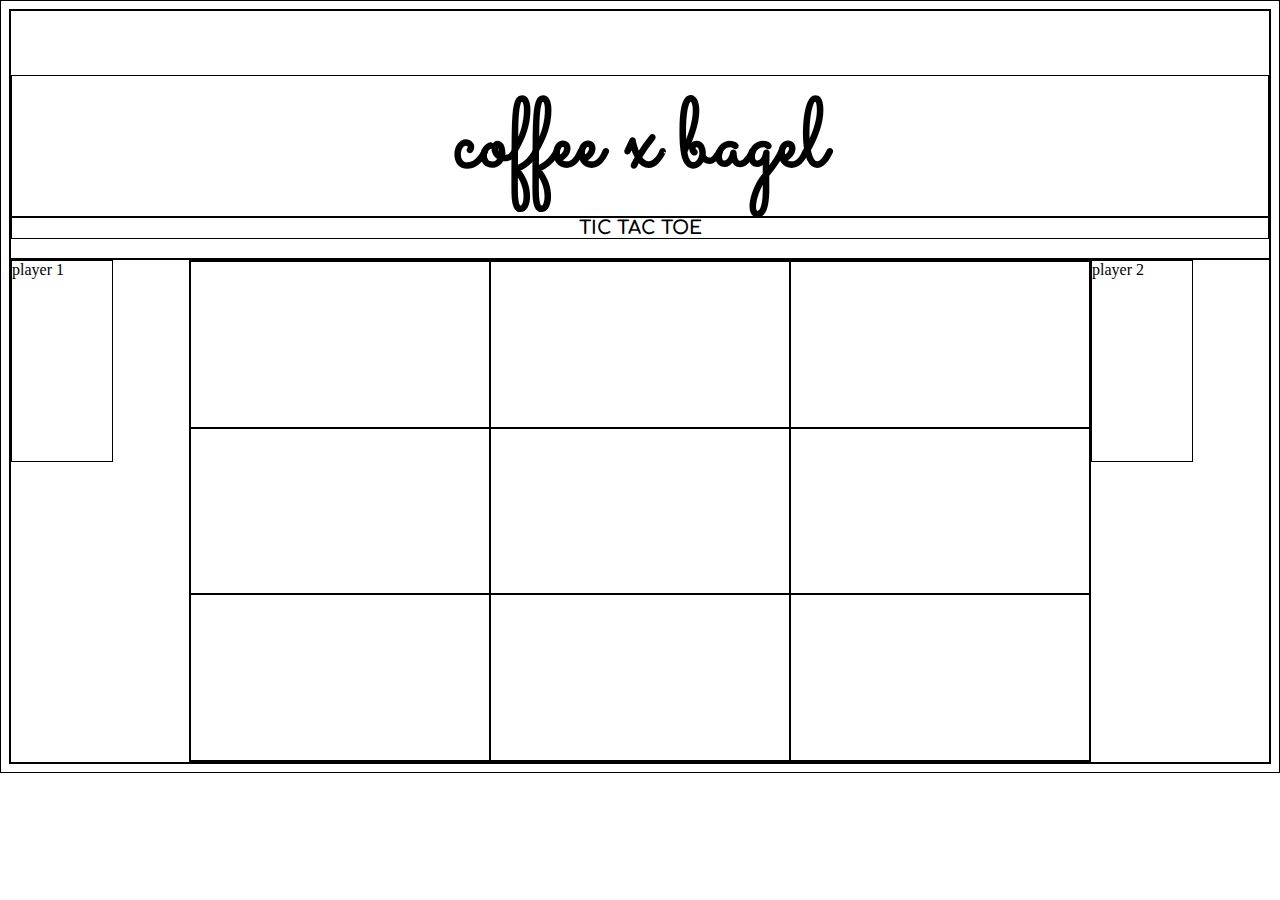
==== game.html @ 2f6067f5 "added first html structure, handle click js feature" ====
<!DOCTYPE html>
<html lang="en">
<head>
    <meta charset="UTF-8">
    <meta http-equiv="X-UA-Compatible" content="IE=edge">
    <meta name="viewport" content="width=device-width, initial-scale=1.0">
    <title>Coffee x Bagel</title>
    <link rel="preconnect" href="https://fonts.googleapis.com">
    <link rel="preconnect" href="https://fonts.gstatic.com" crossorigin>
    <link href="https://fonts.googleapis.com/css2?family=Comfortaa:wght@300&family=Sacramento&display=swap" rel="stylesheet">
    <link rel="stylesheet" href="css/style.css">
</head>
<body id="game">
    <header>
        <h1 class="logo">coffee x bagel</h1>
        <h3 class="sub-logo">TIC TAC TOE</h4>
    </header>
    <div class="main">
        <div class="player-box">player 1</div>
        <div class="game-board">
            <div class="game-box"></div>
            <div class="game-box"></div>
            <div class="game-box"></div>
            <div class="game-box"></div>
            <div class="game-box"></div>
            <div class="game-box"></div>
            <div class="game-box"></div>
            <div class="game-box"></div>
            <div class="game-box"></div>
        </div>
        <div class="player-box">player 2</div>
    </div>
    <script src="js/app.js"></script>
</body>
</html>
---- css/style.css ----
/** main page **/

body#index {
    background-image: url('../images/coffee-bagel-background.jpeg');
    background-repeat: repeat-y;
    background-size: cover;
}

.container {

    background: rgba(250, 239, 224, 0.6);
    border-radius: 10px;
    text-align: center;
    justify-content: center;
    position: fixed;
    top: 15%;
    left: 25%;
    right: 25%;
    height: 60%;
    
}

.logo {
    font-family: 'Sacramento', cursive;
    font-size: 6em;
    margin-bottom: 0;
}

.sub-logo {
    font-family: 'Comfortaa', cursive;
    /* font-size: 1em; */
    margin-top: 0;
}

a {
    text-decoration: none;
    color: 0;
}

.play-btn {
    font-family: 'Sacramento', cursive;
    /* border: 1px solid gray; */
    width: 200px;
    height: 50px;
    margin: 100px auto;
    text-align: center;
    padding: 20px;
    font-size: 38px;
    cursor: pointer;
  
	border-radius: 10px;
	border-bottom-left-radius: 0;
  
	background-color: #f0ddb3;
  
	transition: all 0.3s;
}

.play-btn:hover {
    border-radius: 0px;

    background-color:  #ffe5e5;
    background-image: url("data:image/svg+xml,%3Csvg width='52' height='26' viewBox='0 0 52 26' xmlns='http://www.w3.org/2000/svg'%3E%3Cg fill='none' fill-rule='evenodd'%3E%3Cg fill='%23ffacac' fill-opacity='0.4'%3E%3Cpath d='M10 10c0-2.21-1.79-4-4-4-3.314 0-6-2.686-6-6h2c0 2.21 1.79 4 4 4 3.314 0 6 2.686 6 6 0 2.21 1.79 4 4 4 3.314 0 6 2.686 6 6 0 2.21 1.79 4 4 4v2c-3.314 0-6-2.686-6-6 0-2.21-1.79-4-4-4-3.314 0-6-2.686-6-6zm25.464-1.95l8.486 8.486-1.414 1.414-8.486-8.486 1.414-1.414z' /%3E%3C/g%3E%3C/g%3E%3C/svg%3E");
    animation: animatedBackground 5s linear infinite alternate;

}

@keyframes animatedBackground {
	from {
		background-position: 0 0;
	}
	to {
		background-position: 100% 0;
	}
}

/* game page */

* {
    border: 1px solid black;
}
body#game {
    background-color: #fff;
    box-sizing: border-box;
}

header {
    text-align: center;
}

.main {
    display: grid;
    grid-template-columns: repeat(3, 1fr);
    border: 1px solid black;
}

.player-box {
    height: 200px;
    width: 100px;
}

.game-board {
    width: 900px;
    height: 500px;
    display: grid;
    grid-template-columns: repeat(3, 1fr);
    /* background-image: url('../images/menu-restaurant-old-paper-background.jpeg');
    background-size: contain;
    background-repeat: no-repeat; */
}
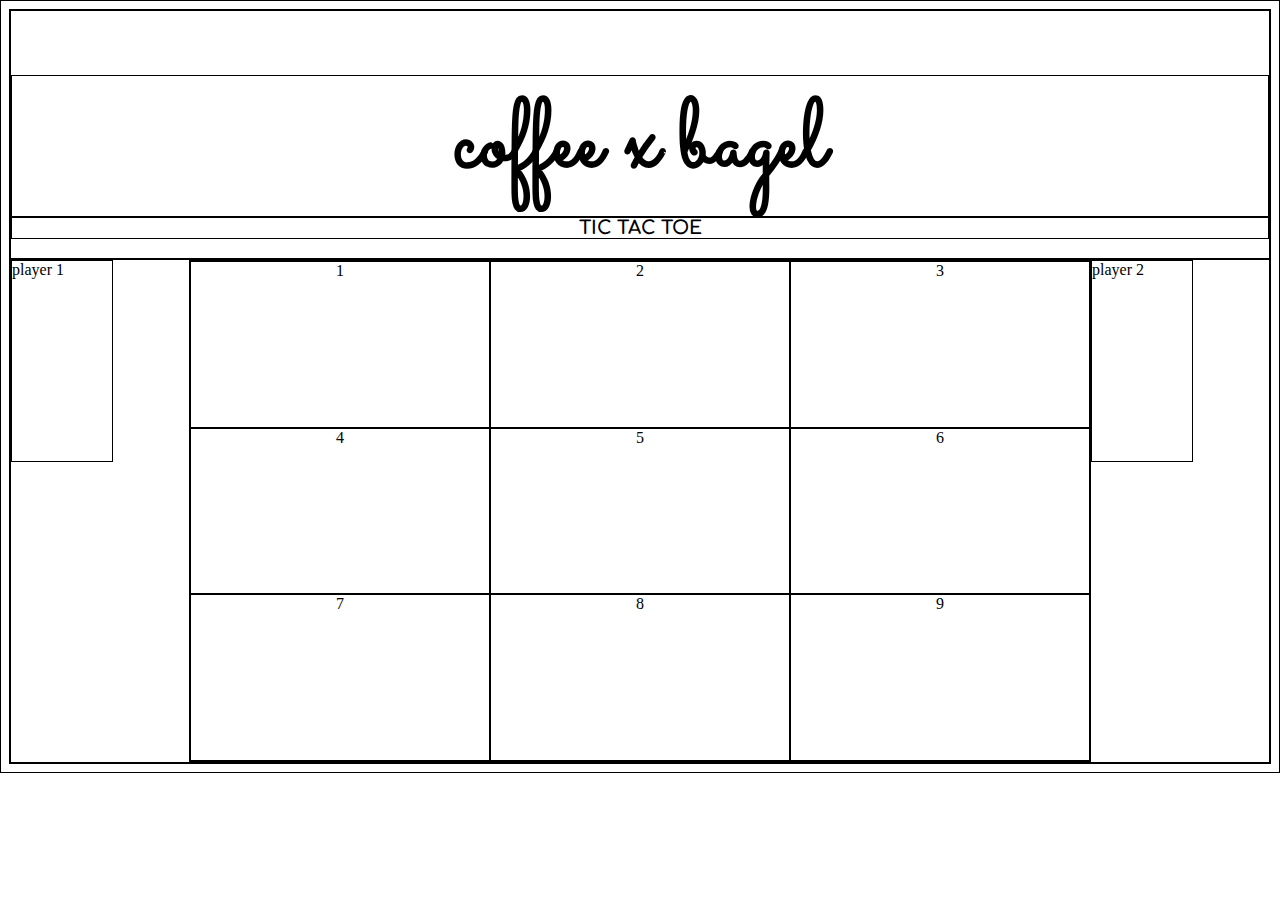
==== commit 15ca1f52: "added game check feature to js" ====
--- a/game.html
+++ b/game.html
@@ -18,15 +18,15 @@
     <div class="main">
         <div class="player-box">player 1</div>
         <div class="game-board">
-            <div class="game-box"></div>
-            <div class="game-box"></div>
-            <div class="game-box"></div>
-            <div class="game-box"></div>
-            <div class="game-box"></div>
-            <div class="game-box"></div>
-            <div class="game-box"></div>
-            <div class="game-box"></div>
-            <div class="game-box"></div>
+            <div class="game-box" data-number="1">1</div>
+            <div class="game-box" data-number="2">2</div>
+            <div class="game-box" data-number="3">3</div>
+            <div class="game-box" data-number="4">4</div>
+            <div class="game-box" data-number="5">5</div>
+            <div class="game-box" data-number="6">6</div>
+            <div class="game-box" data-number="7">7</div>
+            <div class="game-box" data-number="8">8</div>
+            <div class="game-box" data-number="9">9</div>
         </div>
         <div class="player-box">player 2</div>
     </div>
--- a/css/style.css
+++ b/css/style.css
@@ -105,6 +105,7 @@
     height: 500px;
     display: grid;
     grid-template-columns: repeat(3, 1fr);
+    text-align: center;
     /* background-image: url('../images/menu-restaurant-old-paper-background.jpeg');
     background-size: contain;
     background-repeat: no-repeat; */
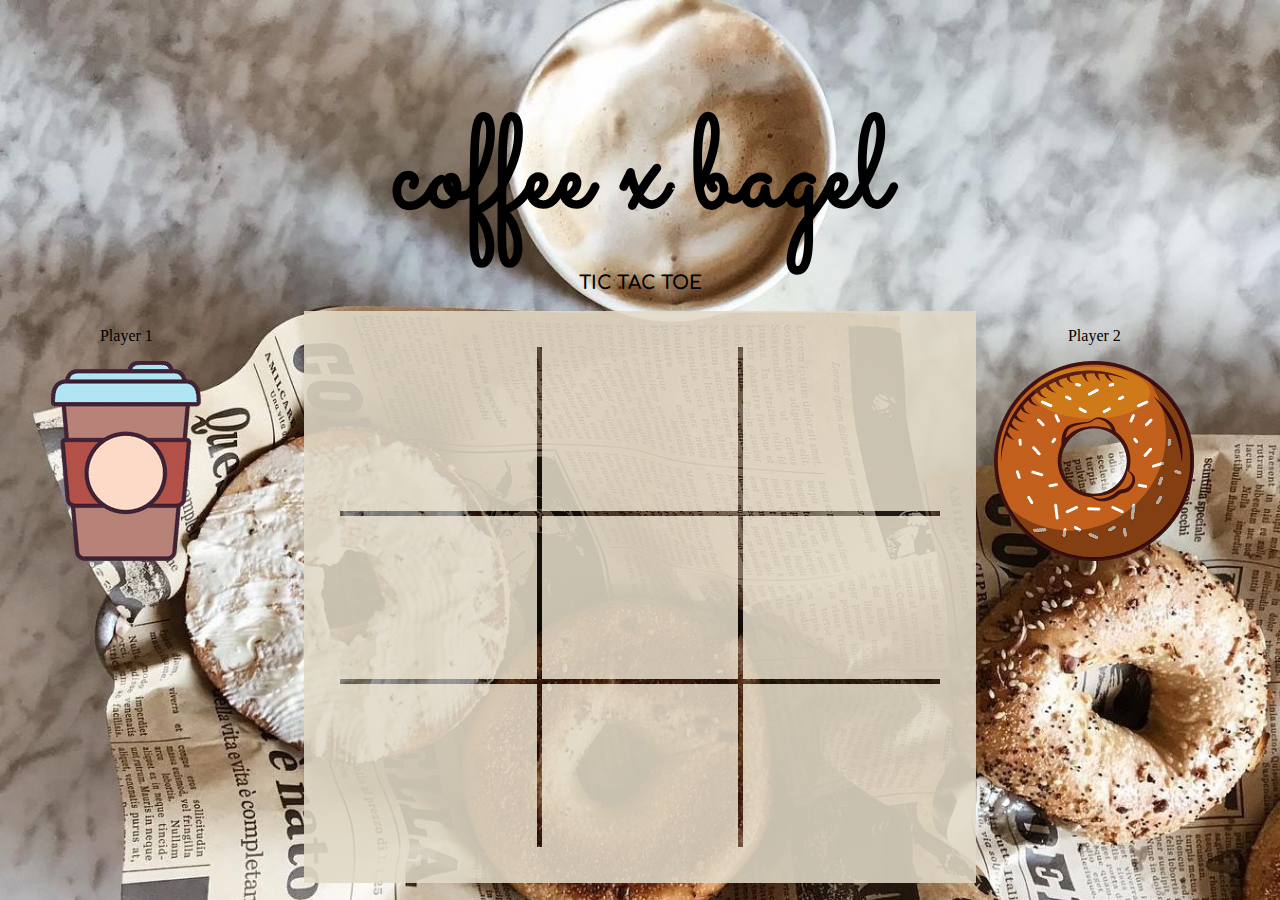
==== commit 57da9ca9: "updated css and js files" ====
--- a/game.html
+++ b/game.html
@@ -16,19 +16,23 @@
         <h3 class="sub-logo">TIC TAC TOE</h4>
     </header>
     <div class="main">
-        <div class="player-box">player 1</div>
+        <div class="player-box">
+            <p>Player 1</p> <img src="images/coffee-icon.webp" alt="">
+        </div>
         <div class="game-board">
-            <div class="game-box" data-number="1">1</div>
-            <div class="game-box" data-number="2">2</div>
-            <div class="game-box" data-number="3">3</div>
-            <div class="game-box" data-number="4">4</div>
-            <div class="game-box" data-number="5">5</div>
-            <div class="game-box" data-number="6">6</div>
-            <div class="game-box" data-number="7">7</div>
-            <div class="game-box" data-number="8">8</div>
-            <div class="game-box" data-number="9">9</div>
+            <div class="game-box" data-number="1"></div>
+            <div class="game-box" data-number="2"></div>
+            <div class="game-box" data-number="3"></div>
+            <div class="game-box" data-number="4"></div>
+            <div class="game-box" data-number="5"></div>
+            <div class="game-box" data-number="6"></div>
+            <div class="game-box" data-number="7"></div>
+            <div class="game-box" data-number="8"></div>
+            <div class="game-box" data-number="9"></div>
         </div>
-        <div class="player-box">player 2</div>
+        <div class="player-box">
+            <p>Player 2</p> <img src="images/bagel-icon.webp" alt="">
+        </div>
     </div>
     <script src="js/app.js"></script>
 </body>
--- a/css/style.css
+++ b/css/style.css
@@ -2,7 +2,7 @@
 /** main page **/
 
 body#index {
-    background-image: url('../images/coffee-bagel-background.jpeg');
+    background-image: url('../images/cafe-background.jpg');
     background-repeat: repeat-y;
     background-size: cover;
 }
@@ -23,19 +23,18 @@
 
 .logo {
     font-family: 'Sacramento', cursive;
-    font-size: 6em;
+    font-size: 8em;
     margin-bottom: 0;
 }
 
 .sub-logo {
     font-family: 'Comfortaa', cursive;
-    /* font-size: 1em; */
     margin-top: 0;
 }
 
 a {
     text-decoration: none;
-    color: 0;
+    color: whitesmoke;
 }
 
 .play-btn {
@@ -52,15 +51,16 @@
 	border-radius: 10px;
 	border-bottom-left-radius: 0;
   
-	background-color: #f0ddb3;
+	background-color: #b67c4a;
   
 	transition: all 0.3s;
 }
 
 .play-btn:hover {
-    border-radius: 0px;
+    border-radius: 5px;
 
-    background-color:  #ffe5e5;
+    color: chocolate;
+    background-color:  #fceee5;
     background-image: url("data:image/svg+xml,%3Csvg width='52' height='26' viewBox='0 0 52 26' xmlns='http://www.w3.org/2000/svg'%3E%3Cg fill='none' fill-rule='evenodd'%3E%3Cg fill='%23ffacac' fill-opacity='0.4'%3E%3Cpath d='M10 10c0-2.21-1.79-4-4-4-3.314 0-6-2.686-6-6h2c0 2.21 1.79 4 4 4 3.314 0 6 2.686 6 6 0 2.21 1.79 4 4 4 3.314 0 6 2.686 6 6 0 2.21 1.79 4 4 4v2c-3.314 0-6-2.686-6-6 0-2.21-1.79-4-4-4-3.314 0-6-2.686-6-6zm25.464-1.95l8.486 8.486-1.414 1.414-8.486-8.486 1.414-1.414z' /%3E%3C/g%3E%3C/g%3E%3C/svg%3E");
     animation: animatedBackground 5s linear infinite alternate;
 
@@ -77,12 +77,14 @@
 
 /* game page */
 
-* {
+/* * {
     border: 1px solid black;
-}
+} */
 body#game {
     background-color: #fff;
     box-sizing: border-box;
+    background-image: url('../images/coffee-bagel-background.jpeg');
+    background-size: cover;
 }
 
 header {
@@ -92,22 +94,28 @@
 .main {
     display: grid;
     grid-template-columns: repeat(3, 1fr);
-    border: 1px solid black;
+    /* border: 1px solid black; */
 }
 
 .player-box {
     height: 200px;
-    width: 100px;
+    width: 80%;
+    text-align: center;
 }
 
 .game-board {
-    width: 900px;
+    width: 600px;
     height: 500px;
     display: grid;
     grid-template-columns: repeat(3, 1fr);
     text-align: center;
-    /* background-image: url('../images/menu-restaurant-old-paper-background.jpeg');
-    background-size: contain;
-    background-repeat: no-repeat; */
+    background-color: rgba(0, 0, 0, 0.4);;
+    gap: 5px;
+    border: 36px solid rgba(247, 239, 219, 0.8);
 }
 
+.game-box {
+    /* border: 1px solid black; */
+    background-color: rgba(247, 239, 219, 0.8);
+}
+
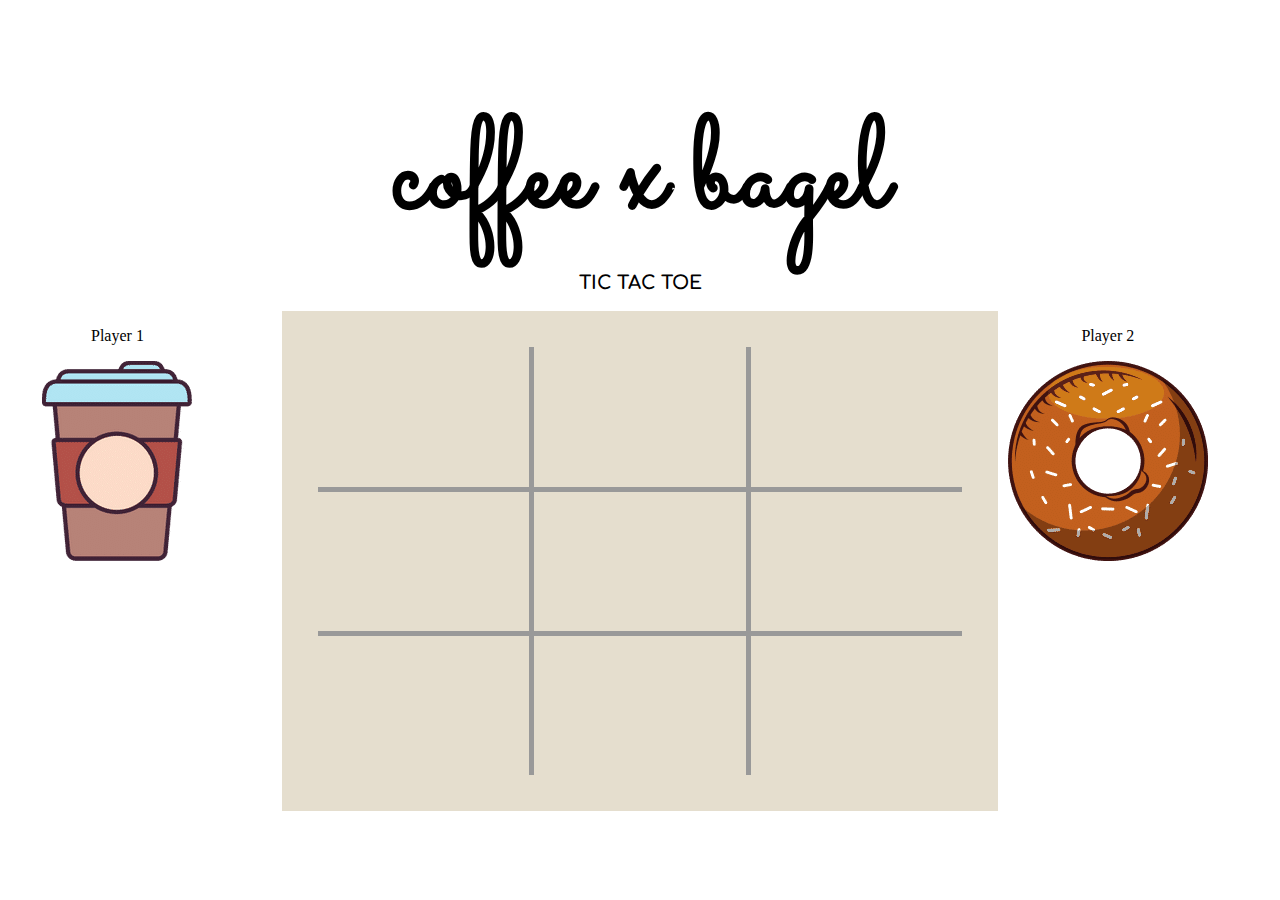
==== commit 3207502a: "added js feature" ====
--- a/game.html
+++ b/game.html
@@ -34,6 +34,10 @@
             <p>Player 2</p> <img src="images/bagel-icon.webp" alt="">
         </div>
     </div>
+    <div class="play-again-btn-wrapper">
+        <img class="play-again-btn" src="images/play-again-btn.gif" alt="">
+        <h2 class="play-again-btn-txt">Play again!</h2>
+    </div>
     <script src="js/app.js"></script>
 </body>
 </html>--- a/css/style.css
+++ b/css/style.css
@@ -23,7 +23,7 @@
 
 .logo {
     font-family: 'Sacramento', cursive;
-    font-size: 8em;
+    font-size: 10vw;
     margin-bottom: 0;
 }
 
@@ -41,7 +41,7 @@
     font-family: 'Sacramento', cursive;
     /* border: 1px solid gray; */
     width: 200px;
-    height: 50px;
+    height: 80px;
     margin: 100px auto;
     text-align: center;
     padding: 20px;
@@ -83,9 +83,16 @@
 body#game {
     background-color: #fff;
     box-sizing: border-box;
-    background-image: url('../images/coffee-bagel-background.jpeg');
+    /* background-image: url('../images/coffee-bagel-background.jpeg'); */
     background-size: cover;
 }
+
+* {
+    -webkit-box-sizing:border-box;
+    -moz-box-sizing:border-box;
+    -ms-box-sizing:border-box;
+    box-sizing:border-box;
+} 
 
 header {
     text-align: center;
@@ -104,7 +111,7 @@
 }
 
 .game-board {
-    width: 600px;
+    width: 56vw;
     height: 500px;
     display: grid;
     grid-template-columns: repeat(3, 1fr);
@@ -115,7 +122,56 @@
 }
 
 .game-box {
-    /* border: 1px solid black; */
     background-color: rgba(247, 239, 219, 0.8);
+    text-align: center;
+    position: relative;
+    padding: 20px;
+}
+.play-again-btn-wrapper {
+    display: none;
+    position: relative;
+    text-align: center;
+    height: 50px;
+    padding: 40px;
 }
 
+.play-again-btn {
+    position: relative;
+    height: 50px;
+    width: 300px;
+}
+
+.play-again-btn-txt {
+    font-size: 20px;
+    left: 47%;
+    top: 40%;
+    position: absolute;  
+    color: #fff; 
+}
+
+.alert-message {
+    animation: color-change 1s infinite;
+}
+
+@keyframes color-change {
+    0% { color: red; }
+    50% { color: blue; }
+    100% { color: orange; }
+  }
+
+  .player-icon {
+      height: 7vw;
+      position: absolute;
+      left: 27%;
+      top: 20%;
+  }
+
+
+  .hidden-div {
+      background-color: rgba(247, 239, 219, 0.8);
+      position: 'absolute';
+      width: 100%;
+      height: 100%;
+    
+  }
+
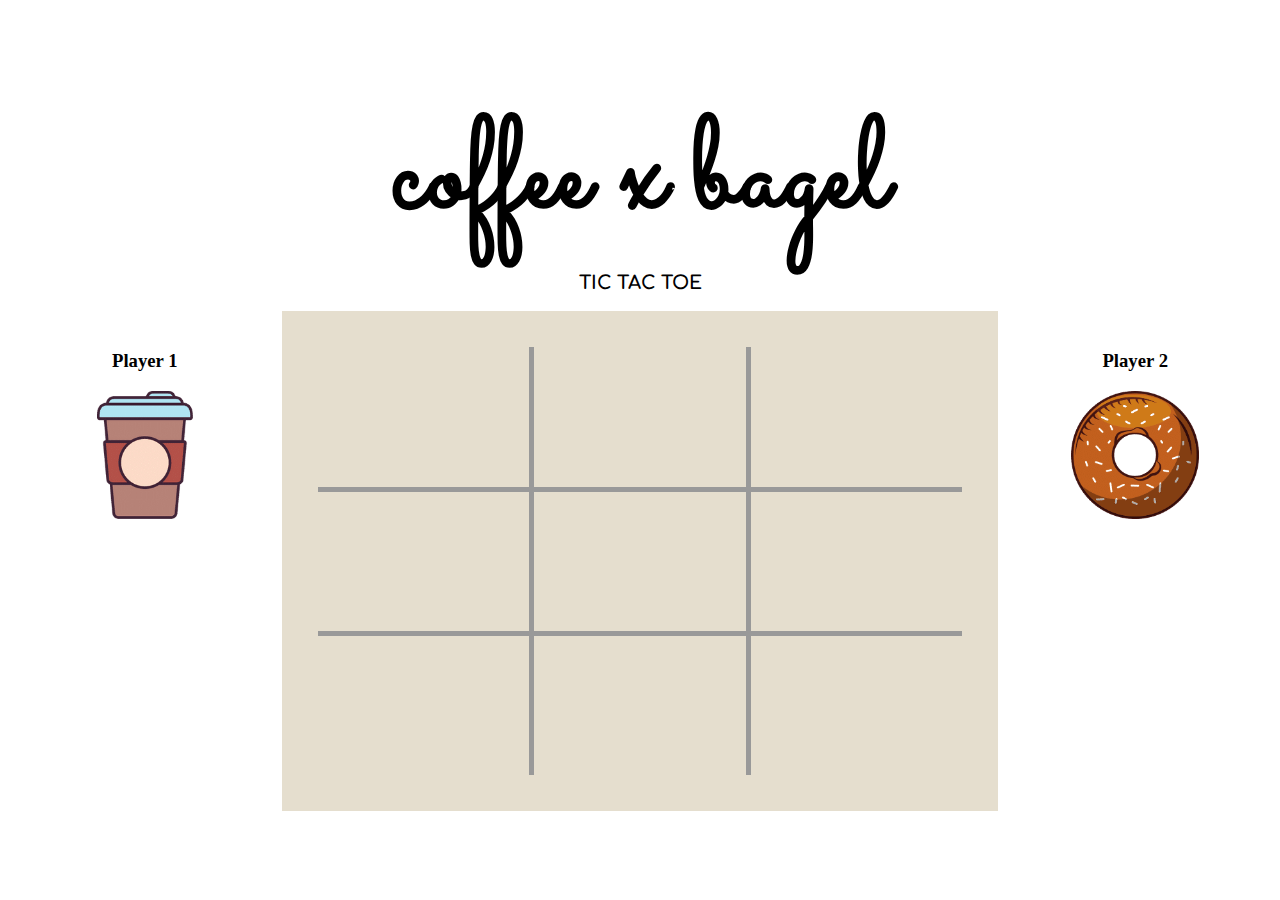
==== commit 92d8515b: "added js feature" ====
--- a/game.html
+++ b/game.html
@@ -17,7 +17,7 @@
     </header>
     <div class="main">
         <div class="player-box">
-            <p>Player 1</p> <img src="images/coffee-icon.webp" alt="">
+            <h3>Player 1</h3> <img class="player-one-img" src="images/coffee-icon.webp" alt="">
         </div>
         <div class="game-board">
             <div class="game-box" data-number="1"></div>
@@ -31,7 +31,7 @@
             <div class="game-box" data-number="9"></div>
         </div>
         <div class="player-box">
-            <p>Player 2</p> <img src="images/bagel-icon.webp" alt="">
+            <h3>Player 2</h3> <img class="player-two-img" src="images/bagel-icon.webp" alt="">
         </div>
     </div>
     <div class="play-again-btn-wrapper">
--- a/css/style.css
+++ b/css/style.css
@@ -106,7 +106,8 @@
 
 .player-box {
     height: 200px;
-    width: 80%;
+    padding: 20px;
+    /* width: 80%; */
     text-align: center;
 }
 
@@ -154,24 +155,57 @@
 }
 
 @keyframes color-change {
-    0% { color: red; }
-    50% { color: blue; }
+    0% { color: orange; }
+    50% { color: skyblue; }
     100% { color: orange; }
   }
 
-  .player-icon {
-      height: 7vw;
-      position: absolute;
-      left: 27%;
-      top: 20%;
+.player-icon {
+    height: 60%;
+    position: absolute;
+    left: 29%;
+    top: 20%;
   }
 
 
-  .hidden-div {
-      background-color: rgba(247, 239, 219, 0.8);
-      position: 'absolute';
-      width: 100%;
-      height: 100%;
-    
-  }
-
+.hidden-div {
+    background-color: rgba(247, 239, 219, 0.8);
+    position: 'absolute';
+    width: 100%;
+    height: 100%;
+
+}
+
+
+.player-icon-move {
+    height: 60%;
+    position: absolute;
+    left: 29%;
+    top: 20%;
+    /* Start the shake animation and make the animation last for 0.5 seconds */
+    animation: shake 0.5s;
+    /* When the animation is finished, start again */
+    animation-iteration-count: infinite;
+}
+
+@keyframes shake {
+    0% { transform: translate(1px, 1px) rotate(0deg); }
+    10% { transform: translate(-1px, -2px) rotate(-1deg); }
+    20% { transform: translate(-3px, 0px) rotate(1deg); }
+    30% { transform: translate(3px, 2px) rotate(0deg); }
+    40% { transform: translate(1px, -1px) rotate(1deg); }
+    50% { transform: translate(-1px, 2px) rotate(-1deg); }
+    60% { transform: translate(-3px, 1px) rotate(0deg); }
+    70% { transform: translate(3px, 1px) rotate(-1deg); }
+    80% { transform: translate(-1px, -1px) rotate(1deg); }
+    90% { transform: translate(1px, 2px) rotate(0deg); }
+    100% { transform: translate(1px, -2px) rotate(-1deg); }
+}
+
+.player-one-img {
+    height: 80%;
+}
+
+.player-two-img {
+    height: 80%;
+}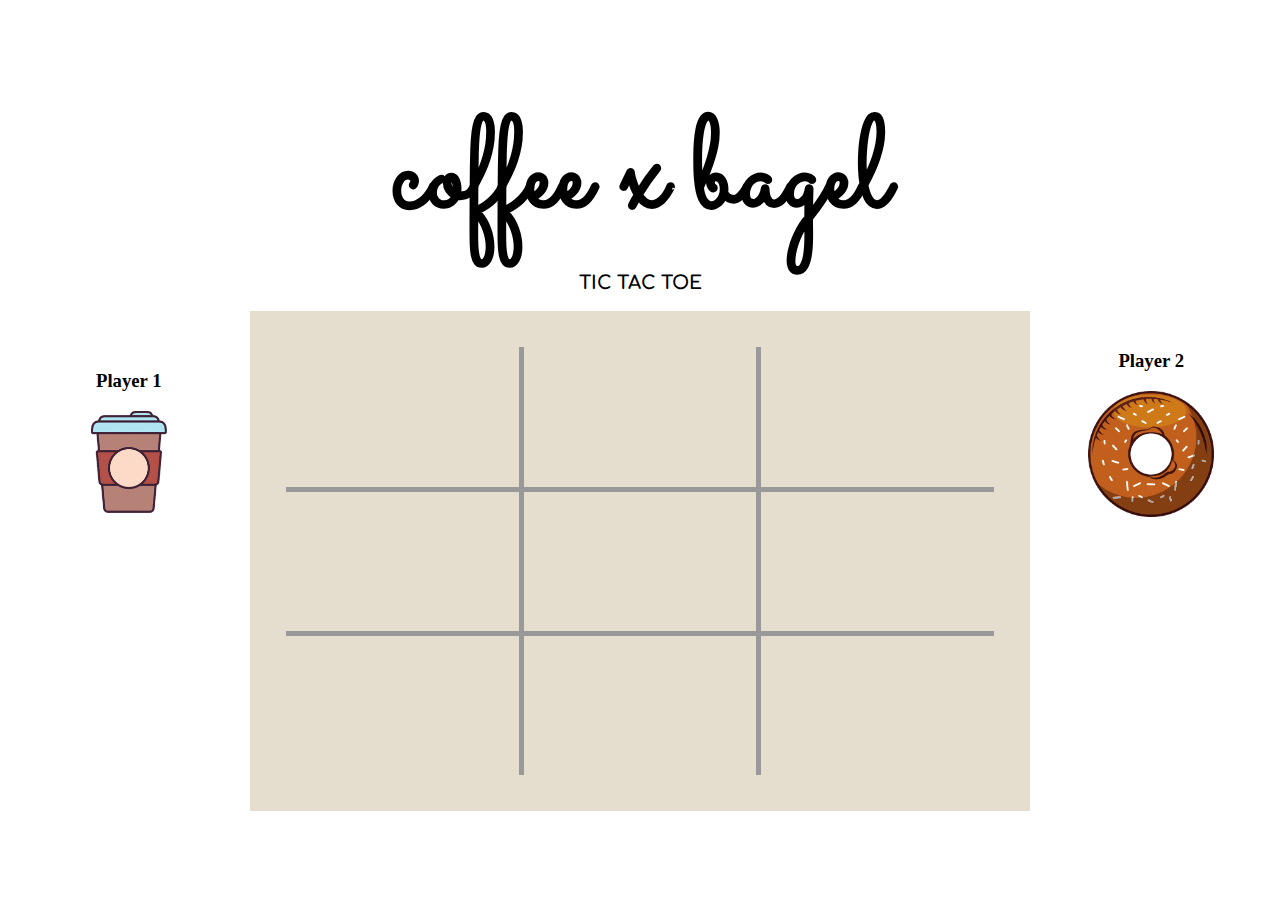
==== commit 810b4b82: "updated css and added new feature" ====
--- a/game.html
+++ b/game.html
@@ -16,7 +16,7 @@
         <h3 class="sub-logo">TIC TAC TOE</h4>
     </header>
     <div class="main">
-        <div class="player-box">
+        <div class="player-box-one">
             <h3>Player 1</h3> <img class="player-one-img" src="images/coffee-icon.webp" alt="">
         </div>
         <div class="game-board">
@@ -30,7 +30,7 @@
             <div class="game-box" data-number="8"></div>
             <div class="game-box" data-number="9"></div>
         </div>
-        <div class="player-box">
+        <div class="player-box-two">
             <h3>Player 2</h3> <img class="player-two-img" src="images/bagel-icon.webp" alt="">
         </div>
     </div>
--- a/css/style.css
+++ b/css/style.css
@@ -8,7 +8,6 @@
 }
 
 .container {
-
     background: rgba(250, 239, 224, 0.6);
     border-radius: 10px;
     text-align: center;
@@ -17,8 +16,7 @@
     top: 15%;
     left: 25%;
     right: 25%;
-    height: 60%;
-    
+    height: 60%;   
 }
 
 .logo {
@@ -100,19 +98,52 @@
 
 .main {
     display: grid;
-    grid-template-columns: repeat(3, 1fr);
+    grid-template-columns: 1fr 3fr 1fr; /**repeat(3, 1fr);**/
     /* border: 1px solid black; */
-}
-
-.player-box {
-    height: 200px;
+    /* grid-template-columns: repeat(auto-fit, minmax(300px, 3fr)); */
+}
+
+.player-box-one {
+    height: 250px;
     padding: 20px;
     /* width: 80%; */
     text-align: center;
 }
 
+.player-box-animate {
+    height: 250px;
+    padding: 10px 40px;
+    text-align: center;
+    border-radius: 50%;
+    border: 30px solid white;
+
+    animation: bgc-change 2s infinite linear; 
+}
+
+@keyframes bgc-change {
+    0% { background-color: lemonchiffon; }
+    50% { background-color: lavender; }
+    100% { background-color: lemonchiffon; }
+  }
+
+/* @keyframes rotation {
+    from {
+      transform: rotate(0deg);
+    }
+    to {
+      transform: rotate(359deg);
+    }
+  } */
+
+.player-box-two {
+    height: 250px;
+    padding: 20px;
+    /* width: 80%; */
+    text-align: center;
+}
+
 .game-board {
-    width: 56vw;
+    width: 61vw;
     height: 500px;
     display: grid;
     grid-template-columns: repeat(3, 1fr);
@@ -140,6 +171,7 @@
     position: relative;
     height: 50px;
     width: 300px;
+    cursor: pointer;
 }
 
 .play-again-btn-txt {
@@ -147,7 +179,8 @@
     left: 47%;
     top: 40%;
     position: absolute;  
-    color: #fff; 
+    color: #fff;
+    cursor: pointer;
 }
 
 .alert-message {
@@ -163,7 +196,7 @@
 .player-icon {
     height: 60%;
     position: absolute;
-    left: 29%;
+    left: 40%;
     top: 20%;
   }
 
@@ -180,7 +213,7 @@
 .player-icon-move {
     height: 60%;
     position: absolute;
-    left: 29%;
+    left: 40%;
     top: 20%;
     /* Start the shake animation and make the animation last for 0.5 seconds */
     animation: shake 0.5s;
@@ -203,9 +236,22 @@
 }
 
 .player-one-img {
-    height: 80%;
+    height: 60%;
 }
 
 .player-two-img {
-    height: 80%;
-}+    height: 60%;
+}
+
+  /* @media only screen and (max-width: 768px) {
+  
+    [class*="col-"] {
+      width: 100%;
+    }
+  } */
+
+  /* @mediaonly screen and  (min-width:480px) {
+    .main {
+        grid-template-columns: 1fr;
+    } 
+  } */